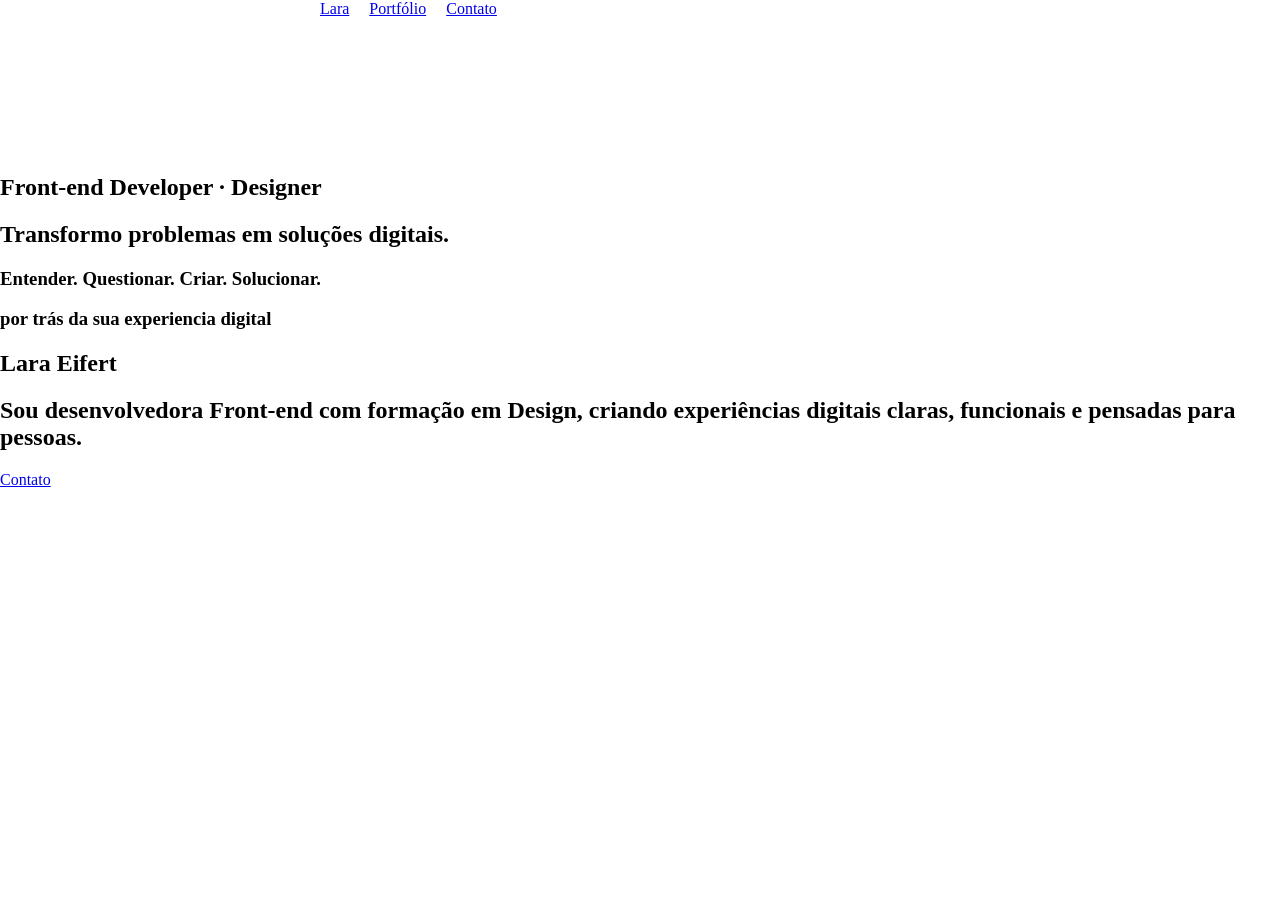
==== huihu.html @ 58fbbad7 "Cria portfólio inicial" ====
<!DOCTYPE html>
<html lang="pt-br">
<head>
    <meta charset="UTF-8">
    <meta name="viewport" content="width=device-width , initial-scale=1.0">
    <title>Lara Eifert | Front-end Developer</title>
    <link rel="stylesheet" href="style.css">
</head>

<body>

<header>
   	<nav>
		<a href="#inicio">	
			<svg>
			</svg>
		</a>
        	<a href="#sobre">Lara</a>
        	<a href="#portfolio">Portfólio</a>
        	<a href="#contato">Contato</a>

    	</nav>
</header>

<main> 
<section id="inicio">

	<h1> Front-end Developer · Designer </h1>
	<h2> Transformo problemas em soluções digitais. </h2>
	<h3>Entender. Questionar. Criar. Solucionar.</h3>

</section id="inicio">

<section id="sobre">
	<h3> por trás da sua experiencia digital </h3>
	<h1>Lara Eifert</h1>
	<h2> Sou desenvolvedora Front-end com formação em Design, criando experiências digitais claras, funcionais e pensadas para pessoas. </h2>
	<a href="#contato">Contato<a/>
</body>
</html>
---- style.css ----
body {
    margin: 0;
}

.meu-cabecalho {
    padding: 20px 60px;
}

nav {
    display: flex;
    gap: 20px;
}
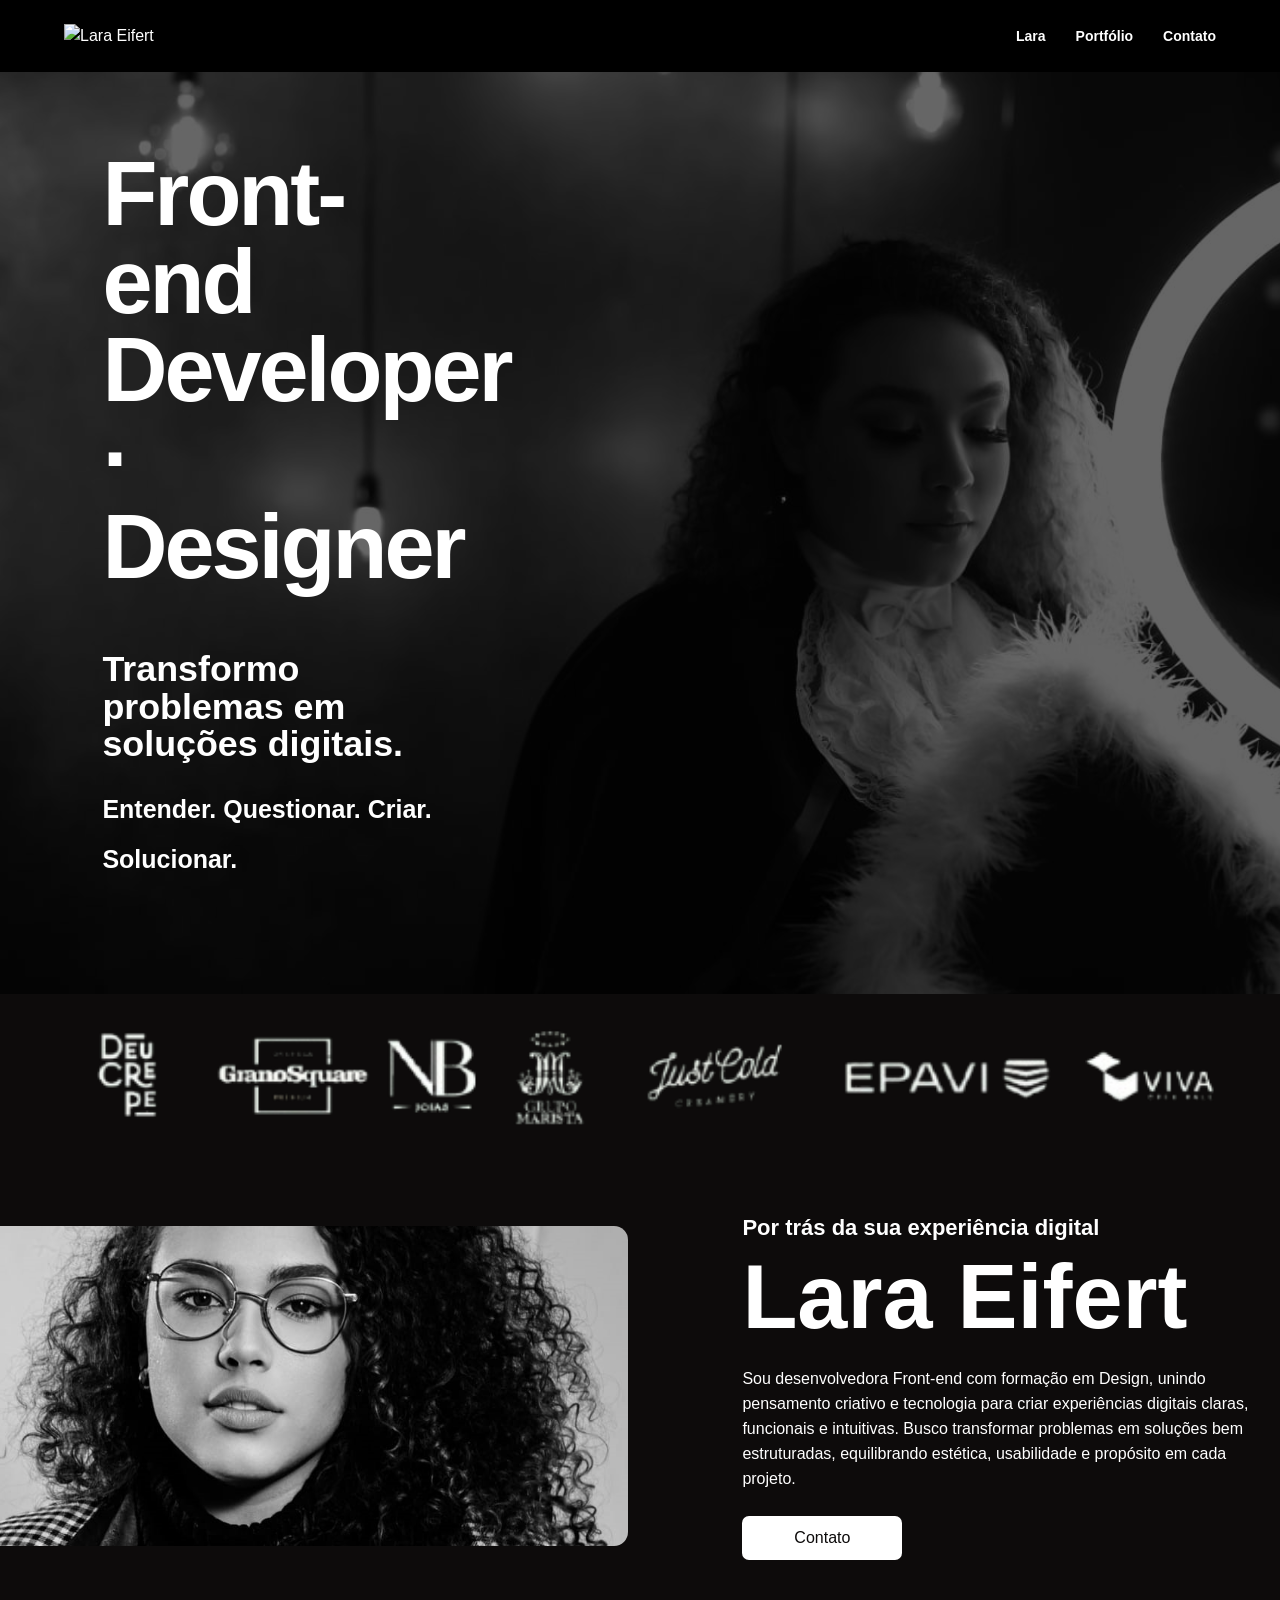
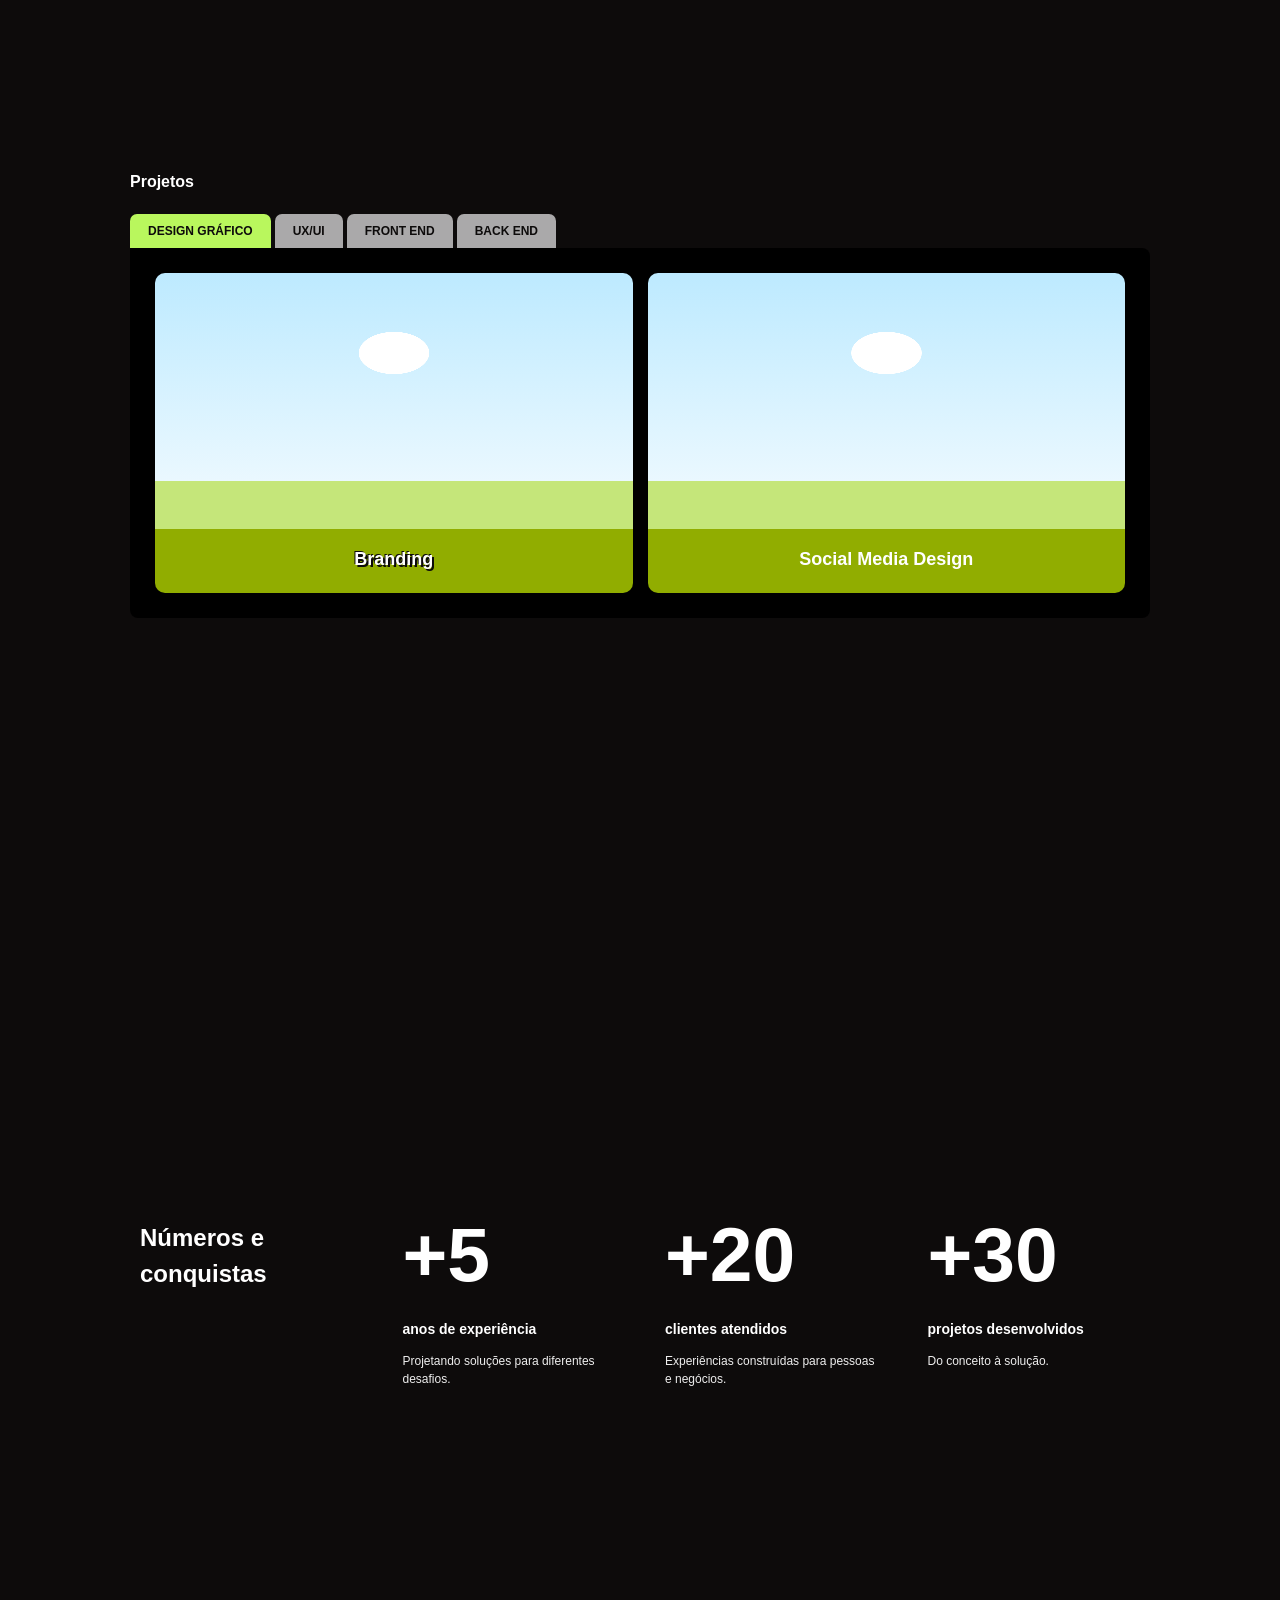
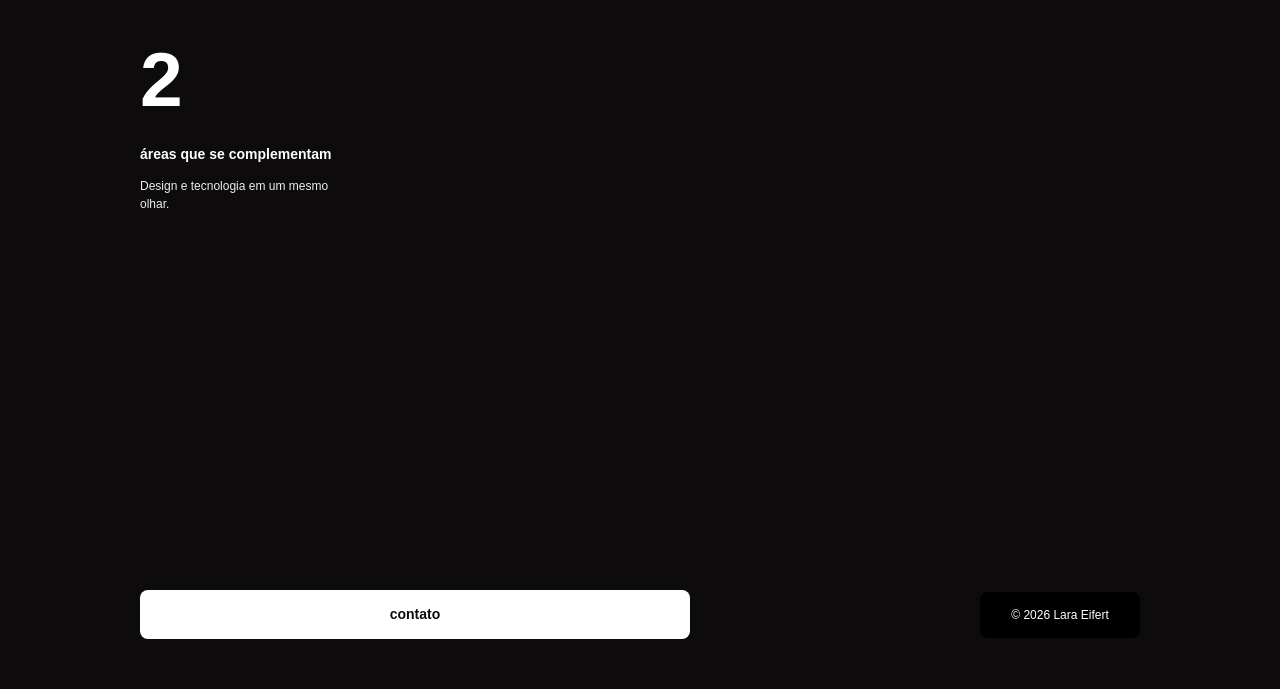
==== commit 843feb60: "Atualiza layout e adiciona imagens" ====
--- a/huihu.html
+++ b/huihu.html
@@ -1,40 +1,134 @@
 <!DOCTYPE html>
 <html lang="pt-br">
-<head>
+  <head>
     <meta charset="UTF-8">
-    <meta name="viewport" content="width=device-width , initial-scale=1.0">
+    <meta name="viewport" content="width=device-width, initial-scale=1.0">
     <title>Lara Eifert | Front-end Developer</title>
     <link rel="stylesheet" href="style.css">
-</head>
+  </head>
+  <body>
+ 	<header>
+  		<nav>
+    		<a href="#inicio">
+      			<img src="C:\Users\larae\OneDrive\Documentos\front\Logo-Test" alt="Lara Eifert">
+    		</a>
 
-<body>
+    		<div>
+      			<a href="#sobre">Lara</a>
+      			<a href="#projetos">Portfólio</a>
+      			<a href="#contato">Contato</a>
+    		</div>
+  		</nav>
+	</header>
 
-<header>
-   	<nav>
-		<a href="#inicio">	
-			<svg>
-			</svg>
-		</a>
-        	<a href="#sobre">Lara</a>
-        	<a href="#portfolio">Portfólio</a>
-        	<a href="#contato">Contato</a>
+    <main>
 
-    	</nav>
-</header>
+<!-- INICIO  -->
+     <section id="inicio">
+  		<h1>Front-end Developer ·
+			Designer</h1>
 
-<main> 
-<section id="inicio">
+		<!-- TEXTOS  -->
+  		<div>
+    		<p>Transformo problemas em soluções digitais.</p>
+    		<p>Entender. Questionar. Criar. Solucionar.</p>
+  		</div>
+	</section>
 
-	<h1> Front-end Developer · Designer </h1>
-	<h2> Transformo problemas em soluções digitais. </h2>
-	<h3>Entender. Questionar. Criar. Solucionar.</h3>
+	<!-- SOBRE LARA -->
 
-</section id="inicio">
+     <section id="sobre">
 
-<section id="sobre">
-	<h3> por trás da sua experiencia digital </h3>
-	<h1>Lara Eifert</h1>
-	<h2> Sou desenvolvedora Front-end com formação em Design, criando experiências digitais claras, funcionais e pensadas para pessoas. </h2>
-	<a href="#contato">Contato<a/>
-</body>
+  		<div class="logos-clientes">
+    		<img src="imagens/LOGO%20CLIENTES.png" alt="Logos de clientes">
+ 		 </div>
+
+  		<div class="conteudo-sobre">
+
+  				<img src="imagens/foto%20profissional.jpg" alt="Lara Eifert">
+
+  				<div class="texto-sobre">
+    			<p>Por trás da sua experiência digital</p>
+
+    			<h2>Lara Eifert</h2>
+
+    			<p>Sou desenvolvedora Front-end com formação em Design, unindo pensamento criativo e tecnologia para criar experiências digitais claras, funcionais e intuitivas. Busco transformar problemas em soluções bem estruturadas, equilibrando estética, usabilidade e propósito em cada projeto.</p>
+
+    			<a href="#contato">Contato</a>
+  			</div>
+
+		</div>
+
+	</section>
+
+      <section id="projetos">
+        <h2>Projetos</h2>
+
+        <div class="portfolio-tabs" role="tablist" aria-label="Categorias de projetos">
+          <button type="button" id="tab-design" class="tab-categoria ativo" role="tab" aria-selected="true" aria-controls="painel-design" data-categoria="design">Design Gráfico</button>
+          <button type="button" id="tab-uxui" class="tab-categoria" role="tab" aria-selected="false" aria-controls="painel-uxui" data-categoria="uxui">UX/UI</button>
+          <button type="button" id="tab-frontend" class="tab-categoria" role="tab" aria-selected="false" aria-controls="painel-frontend" data-categoria="frontend">Front End</button>
+          <button type="button" id="tab-backend" class="tab-categoria" role="tab" aria-selected="false" aria-controls="painel-backend" data-categoria="backend">Back End</button>
+        </div>
+
+        <div class="portfolio-painel">
+          <article id="painel-design" class="projeto-categoria ativo" role="tabpanel" aria-labelledby="tab-design" data-categoria="design">
+            <ul>
+              <li>
+                <a href="branding.html">Branding</a>
+              </li>
+              <li>Social Media Design</li>
+            </ul>
+          </article>
+
+          <article id="painel-uxui" class="projeto-categoria" role="tabpanel" aria-labelledby="tab-uxui" data-categoria="uxui">
+            <ul>
+              <li>
+                <a href="sprinta.html">Sprinta</a>
+              </li>
+            </ul>
+          </article>
+
+          <article id="painel-frontend" class="projeto-categoria" role="tabpanel" aria-labelledby="tab-frontend" data-categoria="frontend">
+            <p>Em construção.</p>
+          </article>
+
+          <article id="painel-backend" class="projeto-categoria" role="tabpanel" aria-labelledby="tab-backend" data-categoria="backend">
+            <p>Em construção.</p>
+          </article>
+        </div>
+      </section>
+
+      <section id="numeros">
+        <h2 class="sr-only">Números e conquistas</h2>
+        <article>
+          <strong>+5</strong>
+          <h3>anos de experiência</h3>
+          <p>Projetando soluções para diferentes desafios.</p>
+        </article>
+        <article>
+          <strong>+20</strong>
+          <h3>clientes atendidos</h3>
+          <p>Experiências construídas para pessoas e negócios.</p>
+        </article>
+        <article>
+          <strong>+30</strong>
+          <h3>projetos desenvolvidos</h3>
+          <p>Do conceito à solução.</p>
+        </article>
+        <article>
+          <strong>2</strong>
+          <h3>áreas que se complementam</h3>
+          <p>Design e tecnologia em um mesmo olhar.</p>
+        </article>
+      </section>
+    </main>
+
+    <footer id="contato">
+      <a href="mailto:contato@laraeifert.com" class="botao-contato">contato</a>
+      <p>© 2026 Lara Eifert</p>
+    </footer>
+
+    <script src="script.js" defer></script>
+  </body>
 </html>
--- a/style.css
+++ b/style.css
@@ -1,12 +1,734 @@
+/* =========================================================
+   RESET
+========================================================= */
+
+* {
+  margin: 0;
+  padding: 0;
+  box-sizing: border-box;
+}
+
+html {
+  scroll-behavior: smooth;
+}
+
 body {
-    margin: 0;
-}
-
-.meu-cabecalho {
-    padding: 20px 60px;
+  font-family: Arial, Helvetica, sans-serif;
+  background: #0d0b0b;
+  color: #ffffff;
+  line-height: 1.5;
+}
+
+a {
+  color: inherit;
+  text-decoration: none;
+}
+
+img,
+svg {
+  display: block;
+}
+
+button,
+a {
+  cursor: pointer;
+}
+
+
+/* =========================================================
+   VARIÁVEIS
+========================================================= */
+
+:root {
+  --preto: #0d0b0b;
+  --preto-puro: #000000;
+  --branco: #ffffff;
+
+  --azul-claro: #c8edff;
+  --azul: #b7e5fa;
+
+  --verde-claro: #c5e67a;
+  --verde: #91ad00;
+
+  --cinza: #aaa9aa;
+
+  --raio: 14px;
+  --raio-grande: 24px;
+
+  --container: 1200px;
+}
+
+/* =========================================================
+   HEADER
+========================================================= */
+
+header {
+  position: fixed;
+  top: 0;
+  left: 0;
+
+  width: 100%;
+  z-index: 10;
+
+  padding: 24px 5%;
+  background: var(--preto-puro)
 }
 
 nav {
+  width: 100%;
+  max-width: var(--container);
+  margin: 0 auto;
+  display: flex;
+  align-items: center;
+}
+
+
+
+nav div {
+  display: flex;
+  gap: 30px;
+  margin-left: auto;
+}
+
+section {
+  min-height: 100vh;
+  scroll-margin-top: 90px;
+}
+
+/* Primeiro link = LOGO */
+
+nav > a:first-child {
+  display: flex;
+  align-items: center;
+}
+
+/* Links Lara / Contato / Portfólio */
+
+nav div a {
+  font-size: 14px;
+  font-weight: 700;
+}
+
+nav div a:hover {
+  opacity: 0.7;
+}
+
+
+/* =========================================================
+   HERO / INÍCIO
+========================================================= */
+
+#inicio {
+  min-height: 100vh;
+
+  position: relative;
+  overflow: hidden;
+
+  display: flex;
+  flex-direction: column;
+  align-items: flex-start;
+  justify-content: center;
+
+  gap: 60px;
+
+  padding: 150px 8% 110px;
+
+  color: var(--branco);
+
+    background-image: url("imagens/background.jpg");
+    background-size: cover;
+    background-position: center;
+    background-color: rgba(0, 0, 0, 0.6);
+    background-blend-mode: multiply;
+
+}
+
+
+/* Título */
+
+#inicio h1 {
+  position: relative;
+  z-index: 2;
+
+  max-width: 30vw;
+
+  font-size: clamp(52px, 9vw, 90px);
+  line-height: 0.98;
+  font-weight: 800;
+  letter-spacing: -3px;
+}
+
+/* Textos do lado direito */
+
+#inicio p {
+  position: relative;
+  z-index: 2;
+
+  max-width: 30vw;
+
+  color: var(--branco);
+}
+
+#inicio p:first-of-type {
+  font-size: clamp(28px, 2.8vw, 36px);
+  font-weight: 800;
+  line-height: 1.05;
+
+  margin-bottom: 20px;
+}
+
+#inicio p:last-of-type {
+  font-size: clamp(18px, 2.2vw, 25px);
+  font-weight: 700;
+  line-height: 2;
+}
+
+
+/* =========================================================
+   SOBRE / LARA
+========================================================= */
+
+#sobre {
+  min-height: auto;
+  padding: 20px 8% 80px;
+  background: var(--preto);
+  padding-bottom: 150px;
+}
+
+/* LOGOS */
+
+.logos-clientes {
+  width: 120%;
+  margin-left: -10%;
+  margin-bottom: 60px;
+}
+
+.logos-clientes img {
+  width: 100%;
+  height: auto;
+  display: block;
+}
+
+/* FOTO + TEXTO */
+
+.conteudo-sobre {
+  max-width: 1100px;
+  margin: 0 auto;
+
+  display: grid;
+  grid-template-columns: 420px 1fr;
+  gap: 70px;
+  align-items: center;
+}
+
+.conteudo-sobre > img {
+  width: 180%;
+  height: 320px;
+  object-fit: cover;
+  object-position: center 30%;
+  border-radius: 14px;
+  transform: translateX(-230px);
+}
+
+.texto-sobre p:first-child {
+  font-size: 22px;
+  font-weight: 700;
+  margin-bottom: 8px;
+    transform: translateX(150px);
+}
+
+.texto-sobre h2 {
+  font-size: clamp(52px, 9vw, 90px);
+  line-height: 1;
+  margin-bottom: 25px;
+    transform: translateX(150px);
+}
+
+.texto-sobre p:nth-of-type(2) {
+  max-width: 520px;
+  font-size: 16px;
+  line-height: 1.55;
+  margin-bottom: 25px;
+    transform: translateX(150px);
+}
+
+.texto-sobre a {
+  display: inline-block;
+  width: 160px;
+  padding: 10px 20px;
+transform: translateX(150px);
+
+  background: var(--branco);
+  color: var(--preto);
+
+  border-radius: 7px;
+  text-align: center;
+  
+}
+
+/* =========================================================
+   PROJETOS / PORTFÓLIO
+========================================================= */
+
+#projetos {
+  max-width: 1100px;
+  margin: 60px auto 0;
+
+  padding: 0 40px 40px;
+}
+
+/* Título da seção */
+
+#projetos > h2 {
+  font-size: 16px;
+
+  margin-bottom: 20px;
+}
+
+/* Barra de categorias (abas) */
+
+.portfolio-tabs {
+  display: flex;
+  gap: 4px;
+}
+
+.tab-categoria {
+  padding: 10px 18px;
+
+  border: none;
+  border-radius: 7px 7px 0 0;
+
+  background: var(--cinza);
+  color: var(--preto);
+
+  font-family: inherit;
+  font-size: 12px;
+  font-weight: 700;
+  text-transform: uppercase;
+
+  cursor: pointer;
+}
+
+.tab-categoria.ativo {
+  background: #b9f75d;
+}
+
+/* Painel preto com os cards da categoria ativa */
+
+.portfolio-painel {
+  background: var(--preto-puro);
+
+  border-radius: 0 8px 8px 8px;
+
+  padding: 25px;
+}
+
+/* Cada categoria fica oculta até virar a ativa */
+
+.projeto-categoria {
+  display: none;
+}
+
+.projeto-categoria.ativo {
+  display: block;
+}
+
+/* Lista de projetos da categoria ativa, lado a lado */
+
+.projeto-categoria ul {
+  list-style: none;
+
+  display: flex;
+  flex-wrap: wrap;
+  gap: 15px;
+}
+
+/* Cards de projeto */
+
+.projeto-categoria li {
+  flex: 1 1 200px;
+
+  min-height: 320px;
+
+  display: flex;
+  align-items: flex-end;
+  justify-content: center;
+
+  padding: 20px;
+
+  border-radius: 10px;
+
+  color: var(--branco);
+
+  font-size: 18px;
+  font-weight: 800;
+
+  text-align: center;
+
+  overflow: hidden;
+
+  background:
+    radial-gradient(
+      ellipse 50px 30px at 50% 25%,
+      white 0%,
+      white 70%,
+      transparent 71%
+    ),
+    linear-gradient(
+      to bottom,
+      #bdeaff 0%,
+      #eaf8ff 65%,
+      var(--verde-claro) 65%,
+      var(--verde-claro) 80%,
+      var(--verde) 80%
+    );
+}
+
+/* Texto do card */
+
+.projeto-categoria li a {
+  text-shadow:
+    2px 2px 0 var(--preto),
+    -1px -1px 0 var(--preto);
+
+  transition: transform 0.2s ease;
+}
+
+.projeto-categoria li a:hover {
+  transform: scale(1.05);
+}
+
+/* Front e Back End (ainda sem projetos) */
+
+.projeto-categoria p {
+  min-height: 320px;
+
+  display: flex;
+  align-items: center;
+  justify-content: center;
+
+  color: #aaa;
+
+  font-size: 14px;
+  text-align: center;
+}
+
+
+/* =========================================================
+   NÚMEROS
+========================================================= */
+
+#numeros {
+  max-width: 1100px;
+
+  margin: 100px auto 0;
+
+  padding: 50px;
+
+  display: grid;
+  grid-template-columns: repeat(4, 1fr);
+
+  gap: 50px;
+}
+
+#numeros article {
+  display: flex;
+  flex-direction: column;
+}
+
+#numeros strong {
+  display: block;
+
+  font-size: clamp(52px, 6vw, 82px);
+  line-height: 0.9;
+
+  font-weight: 800;
+
+  margin-bottom: 30px;
+}
+
+#numeros h3 {
+  font-size: 14px;
+
+  margin-bottom: 12px;
+}
+
+#numeros p {
+  font-size: 12px;
+
+  line-height: 1.5;
+
+  color: #eeeeee;
+}
+
+
+/* =========================================================
+   FOOTER / CONTATO
+========================================================= */
+
+footer {
+  max-width: 1100px;
+
+  margin: 70px auto 0;
+
+  padding: 50px;
+
+  display: flex;
+  align-items: center;
+  justify-content: space-between;
+
+  gap: 30px;
+}
+
+.botao-contato {
+  width: 55%;
+
+  padding: 14px 30px;
+
+  background: var(--branco);
+  color: var(--preto);
+
+  border-radius: 8px;
+
+  text-align: center;
+
+  font-size: 14px;
+  font-weight: 700;
+}
+
+.botao-contato:hover {
+  opacity: 0.85;
+}
+
+footer p {
+  width: 160px;
+
+  padding: 14px;
+
+  background: var(--preto-puro);
+
+  border-radius: 8px;
+
+  text-align: center;
+
+  font-size: 12px;
+}
+
+
+/* =========================================================
+   REMOVER OS <br> DO HTML
+========================================================= */
+
+body > br,
+main > br {
+  display: none;
+}
+
+
+/* =========================================================
+   TRANSIÇÕES
+========================================================= */
+
+a,
+article,
+#sobre a {
+  transition:
+    transform 0.2s ease,
+    opacity 0.2s ease,
+    background 0.2s ease;
+}
+
+
+/* =========================================================
+   RESPONSIVIDADE — TABLET
+========================================================= */
+
+@media (max-width: 900px) {
+
+  #inicio {
+    min-height: 650px;
+
+    padding: 150px 7% 120px;
+
+    flex-direction: column;
+    align-items: flex-start;
+    justify-content: center;
+  }
+
+  #inicio h1 {
+    max-width: 600px;
+  }
+
+  #inicio p:first-of-type {
+    max-width: 500px;
+  }
+
+  #sobre {
+    grid-template-columns: 220px 1fr;
+
+    column-gap: 40px;
+
+    padding: 40px;
+  }
+
+  #sobre::before {
+    height: 240px;
+  }
+
+  #numeros {
+    grid-template-columns: repeat(2, 1fr);
+  }
+}
+
+
+/* =========================================================
+   RESPONSIVIDADE — CELULAR
+========================================================= */
+
+@media (max-width: 600px) {
+
+  header {
+    padding: 18px;
+  }
+
+  nav {
+    gap: 12px;
+  }
+
+  nav a:first-child {
+    width: 90px;
+    height: 35px;
+  }
+
+  nav a:not(:first-child) {
+    font-size: 11px;
+  }
+
+
+  /* HERO */
+
+  #inicio {
+    min-height: 700px;
+
+    padding: 130px 25px 110px;
+
+    gap: 40px;
+  }
+
+  #inicio h1 {
+    font-size: 48px;
+    letter-spacing: -2px;
+  }
+
+  #inicio p:first-of-type {
+    font-size: 24px;
+  }
+
+
+  /* LOGOS */
+
+  #logo_cliente {
+    padding: 30px 20px;
+  }
+
+  #logo_cliente > div {
+    padding: 20px;
+
+    grid-template-columns: repeat(2, 1fr);
+
+    gap: 12px;
+  }
+
+
+  /* SOBRE */
+
+  #sobre {
     display: flex;
+    flex-direction: column;
+    align-items: flex-start;
+
+    padding: 40px 25px;
+
     gap: 20px;
+  }
+
+  #sobre::before {
+    width: 100%;
+    height: 260px;
+
+    order: 0;
+  }
+
+  #sobre > p:first-child {
+    order: 1;
+  }
+
+  #sobre h2 {
+    order: 2;
+
+    font-size: 48px;
+  }
+
+  #sobre > p:nth-of-type(2) {
+    order: 3;
+  }
+
+  #sobre a {
+    order: 4;
+  }
+
+
+  /* PROJETOS */
+
+  #projetos {
+    padding: 0 25px 30px;
+
+    margin-top: 30px;
+  }
+
+  .portfolio-tabs {
+    flex-wrap: wrap;
+  }
+
+  .projeto-categoria li,
+  .projeto-categoria p {
+    min-height: 250px;
+  }
+
+
+  /* NÚMEROS */
+
+  #numeros {
+    grid-template-columns: 1fr 1fr;
+
+    gap: 35px 20px;
+
+    padding: 40px 25px;
+
+    margin-top: 50px;
+  }
+
+  #numeros strong {
+    font-size: 48px;
+
+    margin-bottom: 20px;
+  }
+
+
+  /* FOOTER */
+
+  footer {
+    flex-direction: column;
+
+    align-items: stretch;
+
+    padding: 40px 25px;
+
+    margin-top: 30px;
+  }
+
+  .botao-contato,
+  footer p {
+    width: 100%;
+  }
 }
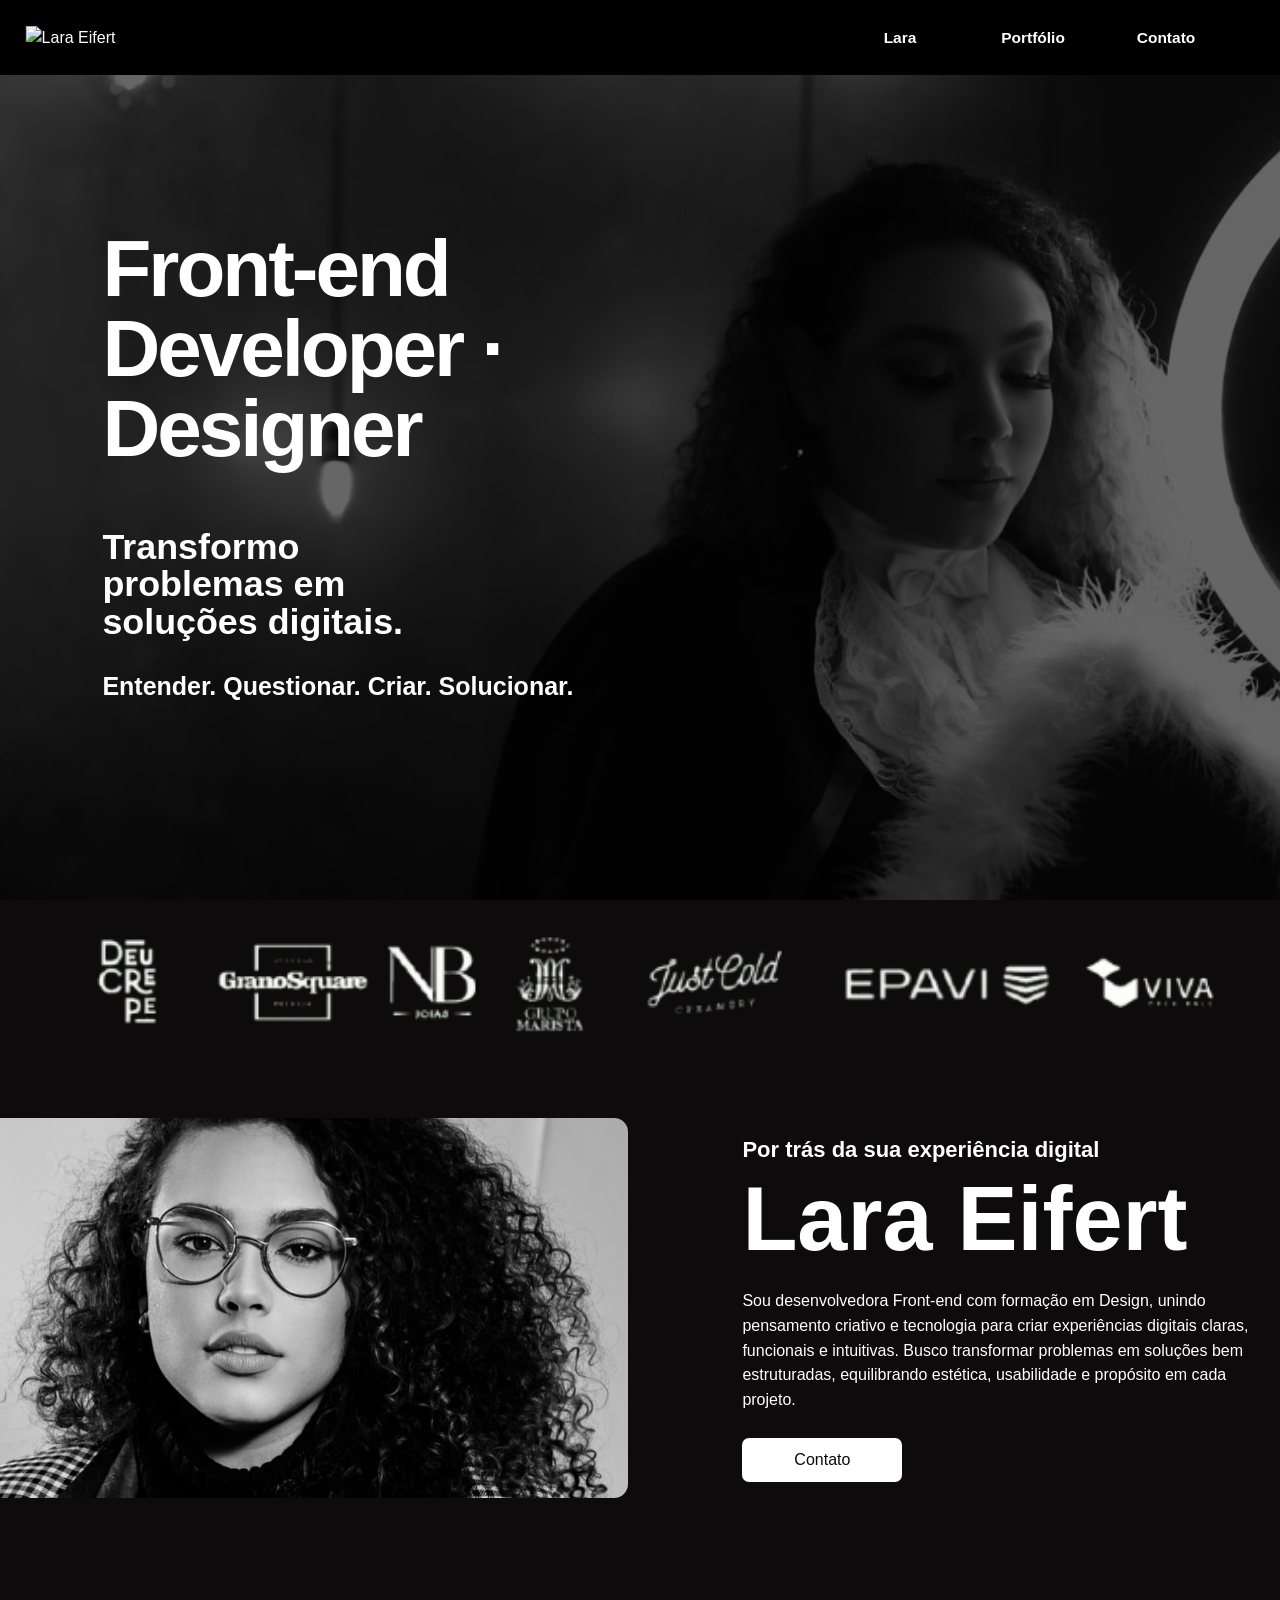
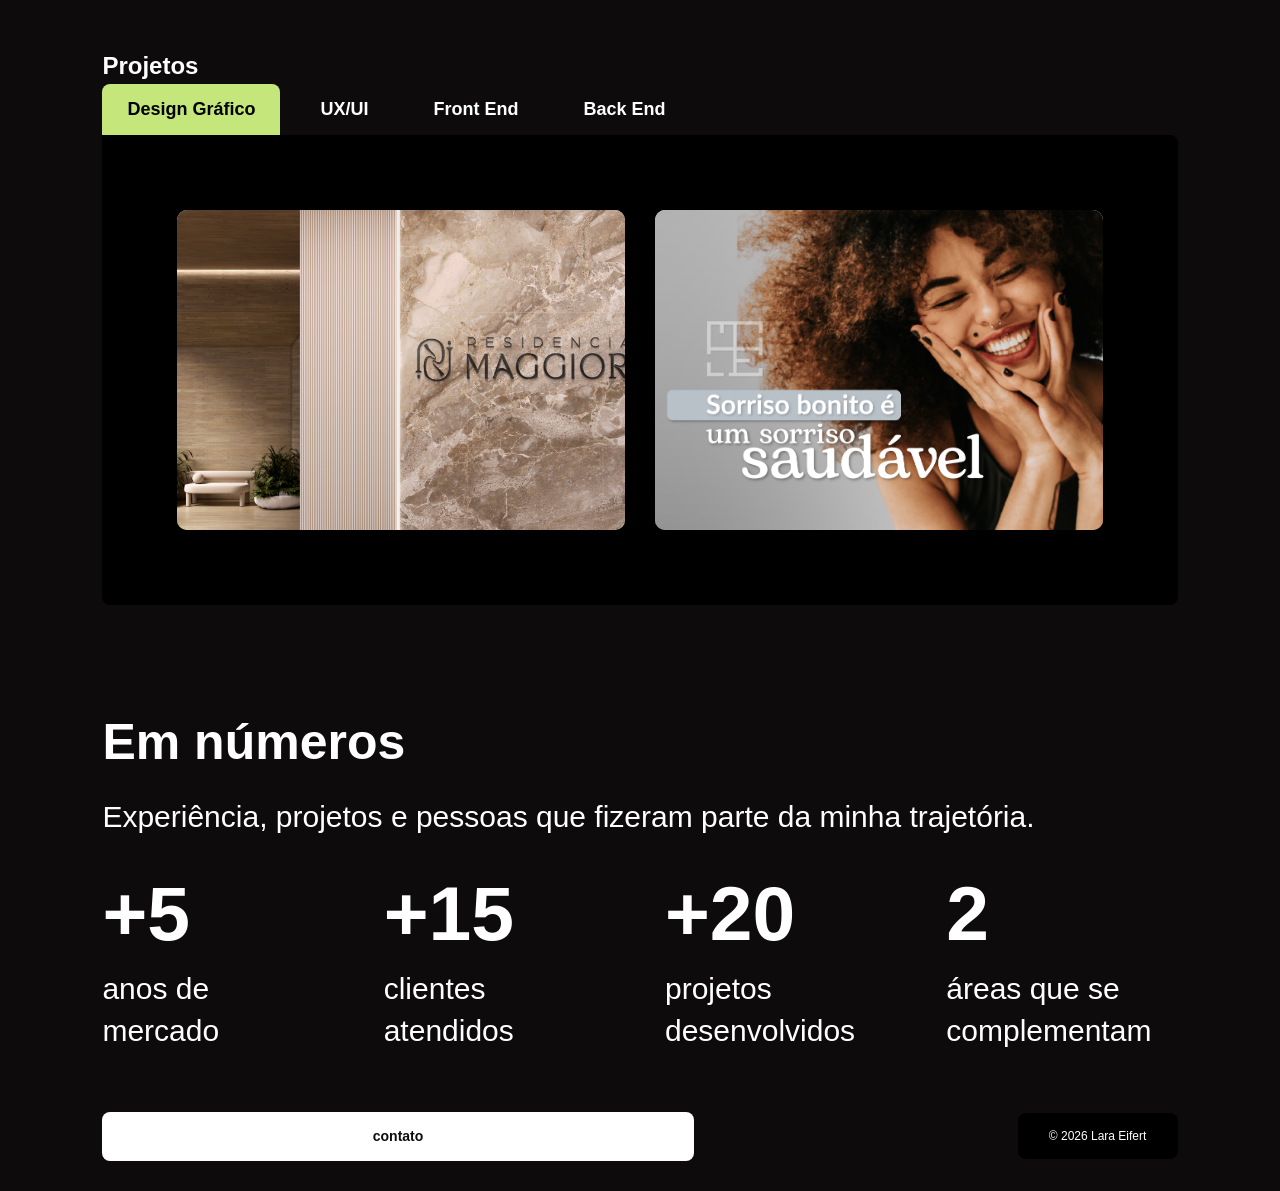
==== commit a6af5a2a: "Ajustes finais portfólio" ====
--- a/huihu.html
+++ b/huihu.html
@@ -3,132 +3,333 @@
   <head>
     <meta charset="UTF-8">
     <meta name="viewport" content="width=device-width, initial-scale=1.0">
+
     <title>Lara Eifert | Front-end Developer</title>
+
     <link rel="stylesheet" href="style.css">
+    <script src="script.js" defer></script>
   </head>
+
   <body>
- 	<header>
-  		<nav>
-    		<a href="#inicio">
-      			<img src="C:\Users\larae\OneDrive\Documentos\front\Logo-Test" alt="Lara Eifert">
-    		</a>
-
-    		<div>
-      			<a href="#sobre">Lara</a>
-      			<a href="#projetos">Portfólio</a>
-      			<a href="#contato">Contato</a>
-    		</div>
-  		</nav>
-	</header>
+
+    <!-- CABEÇALHO FIXO -->
+    <header>
+
+      <!-- LOGO - BOTÃO INICIAL -->
+      <nav>
+        <a href="#inicio">
+          <img src="C:\Users\larae\OneDrive\Documentos\front\Logo-Test" alt="Lara Eifert">
+        </a>
+
+        <!-- BOTÕES DE NAVEGAÇÃO -->
+        <div>
+          <a href="#sobre">Lara</a>
+          <a href="#projetos">Portfólio</a>
+          <a href="#contato">Contato</a>
+        </div>
+      </nav>
+
+    </header>
+
 
     <main>
 
-<!-- INICIO  -->
-     <section id="inicio">
-  		<h1>Front-end Developer ·
-			Designer</h1>
-
-		<!-- TEXTOS  -->
-  		<div>
-    		<p>Transformo problemas em soluções digitais.</p>
-    		<p>Entender. Questionar. Criar. Solucionar.</p>
-  		</div>
-	</section>
-
-	<!-- SOBRE LARA -->
-
-     <section id="sobre">
-
-  		<div class="logos-clientes">
-    		<img src="imagens/LOGO%20CLIENTES.png" alt="Logos de clientes">
- 		 </div>
-
-  		<div class="conteudo-sobre">
-
-  				<img src="imagens/foto%20profissional.jpg" alt="Lara Eifert">
-
-  				<div class="texto-sobre">
-    			<p>Por trás da sua experiência digital</p>
-
-    			<h2>Lara Eifert</h2>
-
-    			<p>Sou desenvolvedora Front-end com formação em Design, unindo pensamento criativo e tecnologia para criar experiências digitais claras, funcionais e intuitivas. Busco transformar problemas em soluções bem estruturadas, equilibrando estética, usabilidade e propósito em cada projeto.</p>
-
-    			<a href="#contato">Contato</a>
-  			</div>
-
-		</div>
-
-	</section>
+      <!-- =====================================================
+           INÍCIO / HERO
+      ====================================================== -->
+
+      <section id="inicio">
+
+        <h1>Front-end Developer · Designer</h1>
+
+        <div>
+          <p>Transformo problemas em soluções digitais.</p>
+          <p>Entender. Questionar. Criar. Solucionar.</p>
+        </div>
+
+      </section>
+
+
+      <!-- =====================================================
+           SOBRE LARA
+      ====================================================== -->
+
+      <section id="sobre">
+
+        <!-- LOGOS CLIENTES -->
+        <div class="logos-clientes">
+          <img
+            src="imagens/LOGO%20CLIENTES.png"
+            alt="Logos de clientes">
+        </div>
+
+        <!-- FOTO + TEXTO -->
+        <div class="conteudo-sobre">
+
+          <!-- FOTO PROFISSIONAL -->
+          <img
+            src="imagens/foto%20profissional.jpg"
+            alt="Lara Eifert">
+
+          <div class="texto-sobre">
+
+            <p>Por trás da sua experiência digital</p>
+
+            <h2>Lara Eifert</h2>
+
+            <p>
+              Sou desenvolvedora Front-end com formação em Design,
+              unindo pensamento criativo e tecnologia para criar
+              experiências digitais claras, funcionais e intuitivas.
+              Busco transformar problemas em soluções bem estruturadas,
+              equilibrando estética, usabilidade e propósito em cada projeto.
+            </p>
+
+            <a href="#contato">Contato</a>
+
+          </div>
+
+        </div>
+
+      </section>
+
+
+      <!-- =====================================================
+           PROJETOS / PORTFÓLIO
+      ====================================================== -->
 
       <section id="projetos">
+
         <h2>Projetos</h2>
 
-        <div class="portfolio-tabs" role="tablist" aria-label="Categorias de projetos">
-          <button type="button" id="tab-design" class="tab-categoria ativo" role="tab" aria-selected="true" aria-controls="painel-design" data-categoria="design">Design Gráfico</button>
-          <button type="button" id="tab-uxui" class="tab-categoria" role="tab" aria-selected="false" aria-controls="painel-uxui" data-categoria="uxui">UX/UI</button>
-          <button type="button" id="tab-frontend" class="tab-categoria" role="tab" aria-selected="false" aria-controls="painel-frontend" data-categoria="frontend">Front End</button>
-          <button type="button" id="tab-backend" class="tab-categoria" role="tab" aria-selected="false" aria-controls="painel-backend" data-categoria="backend">Back End</button>
-        </div>
+        <!-- TÍTULOS PARA PORTFÓLIO -->
+        <div
+          class="portfolio-tabs"
+          role="tablist"
+          aria-label="Categorias de projetos">
+
+          <button
+            type="button"
+            id="tab-design"
+            class="tab-categoria ativo"
+            role="tab"
+            aria-selected="true"
+            aria-controls="painel-design"
+            data-categoria="design">
+            Design Gráfico
+          </button>
+
+          <button
+            type="button"
+            id="tab-uxui"
+            class="tab-categoria"
+            role="tab"
+            aria-selected="false"
+            aria-controls="painel-uxui"
+            data-categoria="uxui">
+            UX/UI
+          </button>
+
+          <button
+            type="button"
+            id="tab-frontend"
+            class="tab-categoria"
+            role="tab"
+            aria-selected="false"
+            aria-controls="painel-frontend"
+            data-categoria="frontend">
+            Front End
+          </button>
+
+          <button
+            type="button"
+            id="tab-backend"
+            class="tab-categoria"
+            role="tab"
+            aria-selected="false"
+            aria-controls="painel-backend"
+            data-categoria="backend">
+            Back End
+          </button>
+
+        </div>
+
 
         <div class="portfolio-painel">
-          <article id="painel-design" class="projeto-categoria ativo" role="tabpanel" aria-labelledby="tab-design" data-categoria="design">
-            <ul>
-              <li>
-                <a href="branding.html">Branding</a>
-              </li>
-              <li>Social Media Design</li>
-            </ul>
+
+          <!-- DESIGN GRÁFICO -->
+
+          <article
+            id="painel-design"
+            class="projeto-categoria ativo"
+            role="tabpanel"
+            aria-labelledby="tab-design"
+            data-categoria="design">
+
+            <div class="projetos-grid">
+
+              <a
+                href="LINK-DO-PROJETO-BRANDING"
+                target="_blank"
+                rel="noopener noreferrer"
+                class="card-projeto">
+
+                <img
+                  src="imagens/branding.png"
+                  alt="Projeto de Branding">
+
+                <h3>Branding</h3>
+
+                <p>
+                  Identidade visual e construção de marca.
+                </p>
+
+              </a>
+
+
+              <a
+                href="LINK-DO-PROJETO-SOCIAL-MEDIA"
+                target="_blank"
+                rel="noopener noreferrer"
+                class="card-projeto">
+
+                <img
+                  src="imagens/socialmediaa.png"
+                  alt="Projeto de Social Media Design">
+
+                <h3>Social Media Design</h3>
+
+                <p>
+                  Projetos gráficos para comunicação digital.
+                </p>
+
+              </a>
+
+            </div>
+
           </article>
 
-          <article id="painel-uxui" class="projeto-categoria" role="tabpanel" aria-labelledby="tab-uxui" data-categoria="uxui">
-            <ul>
-              <li>
-                <a href="sprinta.html">Sprinta</a>
-              </li>
-            </ul>
+
+          <!-- UX/UI -->
+
+          <article
+            id="painel-uxui"
+            class="projeto-categoria"
+            role="tabpanel"
+            aria-labelledby="tab-uxui"
+            data-categoria="uxui">
+
+            <div class="projetos-grid">
+
+              <a
+                href="https://sprinta.figma.site/"
+                target="_blank"
+                rel="noopener noreferrer"
+                class="card-projeto">
+
+                <img
+                  src="imagens/sprinta.jpg"
+                  alt="Projeto Sprinta de UX/UI">
+
+                <h3>Sprinta</h3>
+
+                <p>
+                  Projeto de UX/UI e desenvolvimento de uma experiência digital.
+                </p>
+
+              </a>
+
+            </div>
+
           </article>
 
-          <article id="painel-frontend" class="projeto-categoria" role="tabpanel" aria-labelledby="tab-frontend" data-categoria="frontend">
+
+          <!-- FRONT END -->
+
+          <article
+            id="painel-frontend"
+            class="projeto-categoria"
+            role="tabpanel"
+            aria-labelledby="tab-frontend"
+            data-categoria="frontend">
+
             <p>Em construção.</p>
+
           </article>
 
-          <article id="painel-backend" class="projeto-categoria" role="tabpanel" aria-labelledby="tab-backend" data-categoria="backend">
+
+          <!-- BACK END -->
+
+          <article
+            id="painel-backend"
+            class="projeto-categoria"
+            role="tabpanel"
+            aria-labelledby="tab-backend"
+            data-categoria="backend">
+
             <p>Em construção.</p>
+
           </article>
-        </div>
+
+        </div>
+
       </section>
 
+
+      <!-- =====================================================
+           SECTION 4 — NÚMEROS + CONTATO
+      ====================================================== -->
+
       <section id="numeros">
-        <h2 class="sr-only">Números e conquistas</h2>
-        <article>
-          <strong>+5</strong>
-          <h3>anos de experiência</h3>
-          <p>Projetando soluções para diferentes desafios.</p>
-        </article>
-        <article>
-          <strong>+20</strong>
-          <h3>clientes atendidos</h3>
-          <p>Experiências construídas para pessoas e negócios.</p>
-        </article>
-        <article>
-          <strong>+30</strong>
-          <h3>projetos desenvolvidos</h3>
-          <p>Do conceito à solução.</p>
-        </article>
-        <article>
-          <strong>2</strong>
-          <h3>áreas que se complementam</h3>
-          <p>Design e tecnologia em um mesmo olhar.</p>
-        </article>
+
+        <h2>Em números</h2>
+
+        <p>
+          Experiência, projetos e pessoas que fizeram parte da minha trajetória.
+        </p>
+
+        <div class="big-numbers">
+
+          <div class="numero">
+            <strong>+5</strong>
+            <span>anos de mercado</span>
+          </div>
+
+          <div class="numero">
+            <strong>+15</strong>
+            <span>clientes atendidos</span>
+          </div>
+
+          <div class="numero">
+            <strong>+20</strong>
+            <span>projetos desenvolvidos</span>
+          </div>
+
+          <div class="numero">
+            <strong>2</strong>
+            <span>áreas que se complementam</span>
+          </div>
+
+        </div>
+
+
+        <!-- CONTATO / RODAPÉ -->
+
+        <footer id="contato">
+
+          <a
+            href="mailto:contato@laraeifert.com"
+            class="botao-contato">
+            contato
+          </a>
+
+          <p>© 2026 Lara Eifert</p>
+
+        </footer>
+
       </section>
+
     </main>
 
-    <footer id="contato">
-      <a href="mailto:contato@laraeifert.com" class="botao-contato">contato</a>
-      <p>© 2026 Lara Eifert</p>
-    </footer>
-
-    <script src="script.js" defer></script>
   </body>
 </html>
--- a/style.css
+++ b/style.css
@@ -22,6 +22,7 @@
 a {
   color: inherit;
   text-decoration: none;
+  cursor: pointer;
 }
 
 img,
@@ -29,8 +30,7 @@
   display: block;
 }
 
-button,
-a {
+button {
   cursor: pointer;
 }
 
@@ -58,6 +58,7 @@
   --container: 1200px;
 }
 
+
 /* =========================================================
    HEADER
 ========================================================= */
@@ -71,48 +72,69 @@
   z-index: 10;
 
   padding: 24px 5%;
-  background: var(--preto-puro)
+
+  background: var(--preto-puro);
 }
 
 nav {
   width: 100%;
-  max-width: var(--container);
+  max-width: none;
+
   margin: 0 auto;
+
   display: flex;
   align-items: center;
 }
 
 
+/* Logo */
+
+nav > a:first-child {
+  display: flex;
+  align-items: center;
+
+  /*
+    O logo é puxado para a esquerda para acompanhar
+    o alinhamento visual utilizado no conteúdo principal.
+  */
+  transform: translateX(-3vw);
+}
+
+
+/* Links Lara / Portfólio / Contato */
 
 nav div {
   display: flex;
-  gap: 30px;
+  gap: 33px;
+
   margin-left: auto;
 }
+
+nav div a {
+  min-width: 100px;
+
+  padding: 2px 0;
+
+  font-size: 15.5px;
+  font-weight: 700;
+
+  text-align: center;
+}
+
+nav div a:hover {
+  opacity: 0.7;
+}
+
+
+/* =========================================================
+   SECTIONS
+========================================================= */
 
 section {
   min-height: 100vh;
   scroll-margin-top: 90px;
 }
 
-/* Primeiro link = LOGO */
-
-nav > a:first-child {
-  display: flex;
-  align-items: center;
-}
-
-/* Links Lara / Contato / Portfólio */
-
-nav div a {
-  font-size: 14px;
-  font-weight: 700;
-}
-
-nav div a:hover {
-  opacity: 0.7;
-}
-
 
 /* =========================================================
    HERO / INÍCIO
@@ -135,12 +157,11 @@
 
   color: var(--branco);
 
-    background-image: url("imagens/background.jpg");
-    background-size: cover;
-    background-position: center;
-    background-color: rgba(0, 0, 0, 0.6);
-    background-blend-mode: multiply;
-
+  background-image: url("imagens/background.jpg");
+  background-size: 130vw;
+  background-position: center;
+  background-color: rgba(0, 0, 0, 0.6);
+  background-blend-mode: multiply;
 }
 
 
@@ -150,26 +171,27 @@
   position: relative;
   z-index: 2;
 
-  max-width: 30vw;
-
-  font-size: clamp(52px, 9vw, 90px);
-  line-height: 0.98;
+  max-width: 35vw;
+
+  font-size: clamp(52px, 8vw, 80px);
+  line-height: 1;
   font-weight: 800;
   letter-spacing: -3px;
 }
 
-/* Textos do lado direito */
+
+/* Textos */
 
 #inicio p {
   position: relative;
   z-index: 2;
 
+  color: var(--branco);
+}
+
+#inicio p:first-of-type {
   max-width: 30vw;
 
-  color: var(--branco);
-}
-
-#inicio p:first-of-type {
   font-size: clamp(28px, 2.8vw, 36px);
   font-weight: 800;
   line-height: 1.05;
@@ -178,9 +200,13 @@
 }
 
 #inicio p:last-of-type {
+  max-width: none;
+
   font-size: clamp(18px, 2.2vw, 25px);
   font-weight: 700;
   line-height: 2;
+
+  white-space: nowrap;
 }
 
 
@@ -190,15 +216,18 @@
 
 #sobre {
   min-height: auto;
-  padding: 20px 8% 80px;
+
+  padding: 20px 8% 150px;
+
   background: var(--preto);
-  padding-bottom: 150px;
-}
-
-/* LOGOS */
+}
+
+
+/* Logos */
 
 .logos-clientes {
   width: 120%;
+
   margin-left: -10%;
   margin-bottom: 60px;
 }
@@ -206,114 +235,139 @@
 .logos-clientes img {
   width: 100%;
   height: auto;
+
   display: block;
 }
 
-/* FOTO + TEXTO */
+
+/* Foto + texto */
 
 .conteudo-sobre {
   max-width: 1100px;
+
   margin: 0 auto;
 
   display: grid;
   grid-template-columns: 420px 1fr;
+
   gap: 70px;
+
   align-items: center;
 }
 
 .conteudo-sobre > img {
   width: 180%;
-  height: 320px;
+  height: 380px;
+
   object-fit: cover;
-  object-position: center 30%;
+  object-position: center 25%;
+
   border-radius: 14px;
+
   transform: translateX(-230px);
 }
+
+
+/* Texto */
 
 .texto-sobre p:first-child {
   font-size: 22px;
   font-weight: 700;
+
   margin-bottom: 8px;
-    transform: translateX(150px);
+
+  transform: translateX(150px);
 }
 
 .texto-sobre h2 {
   font-size: clamp(52px, 9vw, 90px);
   line-height: 1;
+
   margin-bottom: 25px;
-    transform: translateX(150px);
+
+  transform: translateX(150px);
 }
 
 .texto-sobre p:nth-of-type(2) {
   max-width: 520px;
+
   font-size: 16px;
   line-height: 1.55;
+
   margin-bottom: 25px;
-    transform: translateX(150px);
+
+  transform: translateX(150px);
 }
 
 .texto-sobre a {
   display: inline-block;
+
   width: 160px;
+
   padding: 10px 20px;
-transform: translateX(150px);
 
   background: var(--branco);
   color: var(--preto);
 
   border-radius: 7px;
+
   text-align: center;
-  
-}
+
+  transform: translateX(150px);
+}
+
 
 /* =========================================================
    PROJETOS / PORTFÓLIO
 ========================================================= */
 
 #projetos {
-  max-width: 1100px;
-  margin: 60px auto 0;
-
-  padding: 0 40px 40px;
-}
-
-/* Título da seção */
-
-#projetos > h2 {
-  font-size: 16px;
-
-  margin-bottom: 20px;
-}
-
-/* Barra de categorias (abas) */
+  min-height: auto;
+
+  padding: 0 8% 80px;
+
+  background: var(--preto);
+}
+
+
+/* Botões das categorias */
 
 .portfolio-tabs {
   display: flex;
-  gap: 4px;
+
+  gap: 15px;
+
+  margin-bottom: 0;
 }
 
 .tab-categoria {
-  padding: 10px 18px;
+  padding: 15px 25px;
 
   border: none;
-  border-radius: 7px 7px 0 0;
-
-  background: var(--cinza);
-  color: var(--preto);
-
-  font-family: inherit;
-  font-size: 12px;
+  border-radius: 8px 8px 0 0;
+
+  background: var(--preto);
+  color: var(--branco);
+
+  font-size: 18px;
   font-weight: 700;
-  text-transform: uppercase;
 
   cursor: pointer;
+
+  transition: 0.2s ease;
+}
+
+.tab-categoria:hover {
+  transform: translateY(-3px);
 }
 
 .tab-categoria.ativo {
-  background: #b9f75d;
-}
-
-/* Painel preto com os cards da categoria ativa */
+  background: var(--verde-claro);
+  color: var(--preto-puro);
+}
+
+
+/* Área dos projetos */
 
 .portfolio-painel {
   background: var(--preto-puro);
@@ -323,47 +377,52 @@
   padding: 25px;
 }
 
-/* Cada categoria fica oculta até virar a ativa */
+
+/* Cada categoria fica oculta até ficar ativa */
 
 .projeto-categoria {
   display: none;
+
+  background-color: #000;
+  padding: 50px;
+
+  border-radius: 10px;
 }
 
 .projeto-categoria.ativo {
   display: block;
 }
 
-/* Lista de projetos da categoria ativa, lado a lado */
-
-.projeto-categoria ul {
-  list-style: none;
-
-  display: flex;
+
+/* Grid dos cards */
+
+.projetos-grid {
+  display: flex;
+
+  gap: 30px;
+
   flex-wrap: wrap;
-  gap: 15px;
-}
+}
+
 
 /* Cards de projeto */
 
-.projeto-categoria li {
-  flex: 1 1 200px;
+.card-projeto {
+  position: relative;
+
+  flex: 1 1 calc(50% - 15px);
 
   min-height: 320px;
 
   display: flex;
-  align-items: flex-end;
-  justify-content: center;
-
-  padding: 20px;
+  flex-direction: column;
+  justify-content: flex-end;
+
+  padding: 30px;
 
   border-radius: 10px;
 
   color: var(--branco);
-
-  font-size: 18px;
-  font-weight: 800;
-
-  text-align: center;
 
   overflow: hidden;
 
@@ -384,81 +443,119 @@
     );
 }
 
-/* Texto do card */
-
-.projeto-categoria li a {
-  text-shadow:
-    2px 2px 0 var(--preto),
-    -1px -1px 0 var(--preto);
-
-  transition: transform 0.2s ease;
-}
-
-.projeto-categoria li a:hover {
-  transform: scale(1.05);
-}
-
-/* Front e Back End (ainda sem projetos) */
-
-.projeto-categoria p {
+
+/* Imagem do projeto */
+
+.card-projeto img {
+  position: absolute;
+
+  top: 0;
+  left: 0;
+
+  width: 100%;
+  height: 100%;
+
+  object-fit: cover;
+  object-position: center 50%;
+}
+
+
+/* Front e Back End */
+
+.projeto-categoria > p {
   min-height: 320px;
 
   display: flex;
   align-items: center;
   justify-content: center;
 
-  color: #aaa;
+  color: var(--cinza);
 
   font-size: 14px;
+
   text-align: center;
 }
 
 
 /* =========================================================
-   NÚMEROS
+   SECTION 4 — NÚMEROS
 ========================================================= */
 
 #numeros {
-  max-width: 1100px;
-
-  margin: 100px auto 0;
-
-  padding: 50px;
-
+  min-height: auto;
+
+  max-width: none;
+
+  margin: 0;
+
+  padding: 20px 8% 0;
+
+  display: flex;
+  flex-direction: column;
+}
+
+
+/* Título */
+
+#numeros h2 {
+  margin: 0 0 14px;
+
+  font-size: 50px;
+}
+
+
+/* Texto de introdução */
+
+#numeros > p {
+  margin: 0 0 40px;
+
+  font-size: 30px;
+  line-height: 1.5;
+
+  color: var(--branco);
+}
+
+
+/* Área dos números */
+
+.big-numbers {
   display: grid;
+
   grid-template-columns: repeat(4, 1fr);
 
   gap: 50px;
 }
 
-#numeros article {
+
+/* Cada número */
+
+.numero {
   display: flex;
   flex-direction: column;
 }
 
-#numeros strong {
+
+/* Número grande */
+
+.numero strong {
   display: block;
 
-  font-size: clamp(52px, 6vw, 82px);
+  font-size: clamp(52px, 6vw, 120px);
   line-height: 0.9;
 
   font-weight: 800;
 
-  margin-bottom: 30px;
-}
-
-#numeros h3 {
-  font-size: 14px;
-
-  margin-bottom: 12px;
-}
-
-#numeros p {
-  font-size: 12px;
-
-  line-height: 1.5;
-
-  color: #eeeeee;
+  margin-bottom: 20px;
+}
+
+
+/* Texto abaixo do número */
+
+.numero span {
+  font-size: 30px;
+  line-height: 1.4;
+
+  color: var(--branco);
 }
 
 
@@ -467,11 +564,11 @@
 ========================================================= */
 
 footer {
-  max-width: 1100px;
-
-  margin: 70px auto 0;
-
-  padding: 50px;
+  width: 100%;
+
+  margin: 60px 0 0;
+
+  padding: 0 0 30px;
 
   display: flex;
   align-items: center;
@@ -480,6 +577,7 @@
   gap: 30px;
 }
 
+
 .botao-contato {
   width: 55%;
 
@@ -512,16 +610,6 @@
   text-align: center;
 
   font-size: 12px;
-}
-
-
-/* =========================================================
-   REMOVER OS <br> DO HTML
-========================================================= */
-
-body > br,
-main > br {
-  display: none;
 }
 
 
@@ -545,6 +633,17 @@
 
 @media (max-width: 900px) {
 
+  header {
+    padding: 24px 7%;
+  }
+
+  nav > a:first-child {
+    transform: translateX(-2vw);
+  }
+
+
+  /* HERO */
+
   #inicio {
     min-height: 650px;
 
@@ -563,21 +662,39 @@
     max-width: 500px;
   }
 
+
+  /* SOBRE */
+
   #sobre {
+    padding: 40px 7% 100px;
+  }
+
+  .conteudo-sobre {
     grid-template-columns: 220px 1fr;
 
     column-gap: 40px;
-
-    padding: 40px;
-  }
-
-  #sobre::before {
-    height: 240px;
-  }
+  }
+
+
+  /* PROJETOS */
+
+  #projetos {
+    padding-left: 7%;
+    padding-right: 7%;
+  }
+
+
+  /* NÚMEROS */
 
   #numeros {
+    padding-left: 7%;
+    padding-right: 7%;
+  }
+
+  .big-numbers {
     grid-template-columns: repeat(2, 1fr);
   }
+
 }
 
 
@@ -595,12 +712,20 @@
     gap: 12px;
   }
 
-  nav a:first-child {
+  nav > a:first-child {
     width: 90px;
     height: 35px;
-  }
-
-  nav a:not(:first-child) {
+
+    transform: none;
+  }
+
+  nav div {
+    gap: 8px;
+  }
+
+  nav div a {
+    min-width: auto;
+
     font-size: 11px;
   }
 
@@ -617,26 +742,28 @@
 
   #inicio h1 {
     font-size: 48px;
+
     letter-spacing: -2px;
   }
 
   #inicio p:first-of-type {
+    max-width: 100%;
+
     font-size: 24px;
   }
 
+  #inicio p:last-of-type {
+    font-size: 14px;
+
+    white-space: nowrap;
+  }
+
 
   /* LOGOS */
 
-  #logo_cliente {
-    padding: 30px 20px;
-  }
-
-  #logo_cliente > div {
-    padding: 20px;
-
-    grid-template-columns: repeat(2, 1fr);
-
-    gap: 12px;
+  .logos-clientes {
+    width: 120%;
+    margin-left: -10%;
   }
 
 
@@ -647,71 +774,98 @@
     flex-direction: column;
     align-items: flex-start;
 
-    padding: 40px 25px;
+    padding: 40px 25px 80px;
 
     gap: 20px;
   }
 
-  #sobre::before {
+  .conteudo-sobre {
+    width: 100%;
+
+    display: flex;
+    flex-direction: column;
+
+    gap: 30px;
+  }
+
+  .conteudo-sobre > img {
     width: 100%;
     height: 260px;
 
-    order: 0;
-  }
-
-  #sobre > p:first-child {
-    order: 1;
-  }
-
-  #sobre h2 {
-    order: 2;
-
+    transform: none;
+  }
+
+  .texto-sobre p:first-child,
+  .texto-sobre h2,
+  .texto-sobre p:nth-of-type(2),
+  .texto-sobre a {
+    transform: none;
+  }
+
+  .texto-sobre h2 {
     font-size: 48px;
   }
 
-  #sobre > p:nth-of-type(2) {
-    order: 3;
-  }
-
-  #sobre a {
-    order: 4;
-  }
-
 
   /* PROJETOS */
 
   #projetos {
-    padding: 0 25px 30px;
-
-    margin-top: 30px;
+    padding: 0 25px 60px;
+
+    margin-top: 0;
   }
 
   .portfolio-tabs {
     flex-wrap: wrap;
   }
 
-  .projeto-categoria li,
-  .projeto-categoria p {
+  .projeto-categoria {
+    padding: 25px;
+  }
+
+  .card-projeto {
+    flex: 1 1 100%;
+
     min-height: 250px;
   }
 
+  .projeto-categoria > p {
+    min-height: 250px;
+  }
+
 
   /* NÚMEROS */
 
   #numeros {
+    padding: 40px 25px 0;
+
+    margin-top: 0;
+  }
+
+  #numeros h2 {
+    font-size: 42px;
+  }
+
+  #numeros > p {
+    font-size: 20px;
+
+    margin-bottom: 35px;
+  }
+
+  .big-numbers {
     grid-template-columns: 1fr 1fr;
 
     gap: 35px 20px;
-
-    padding: 40px 25px;
-
-    margin-top: 50px;
-  }
-
-  #numeros strong {
+  }
+
+  .numero strong {
     font-size: 48px;
 
     margin-bottom: 20px;
+  }
+
+  .numero span {
+    font-size: 18px;
   }
 
 
@@ -722,13 +876,14 @@
 
     align-items: stretch;
 
-    padding: 40px 25px;
-
-    margin-top: 30px;
+    margin-top: 50px;
+
+    padding: 0 0 25px;
   }
 
   .botao-contato,
   footer p {
     width: 100%;
   }
+
 }
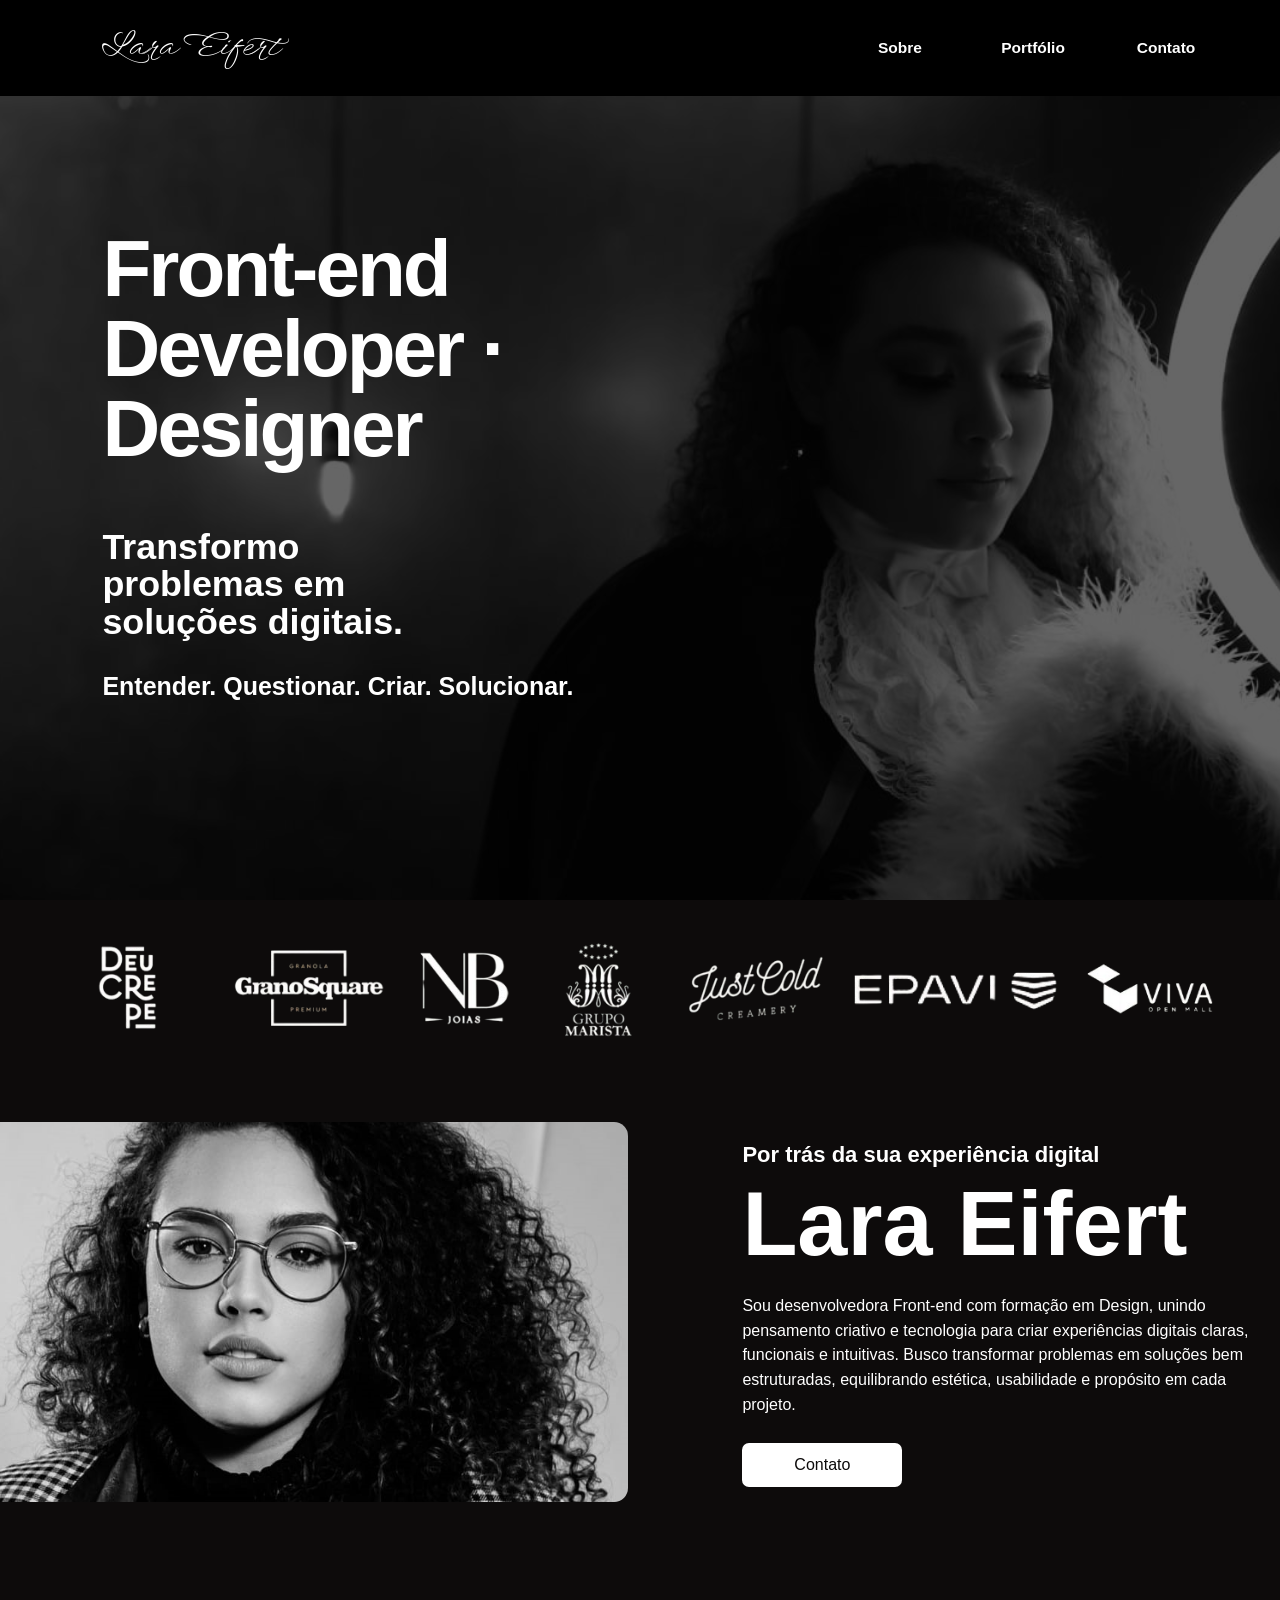
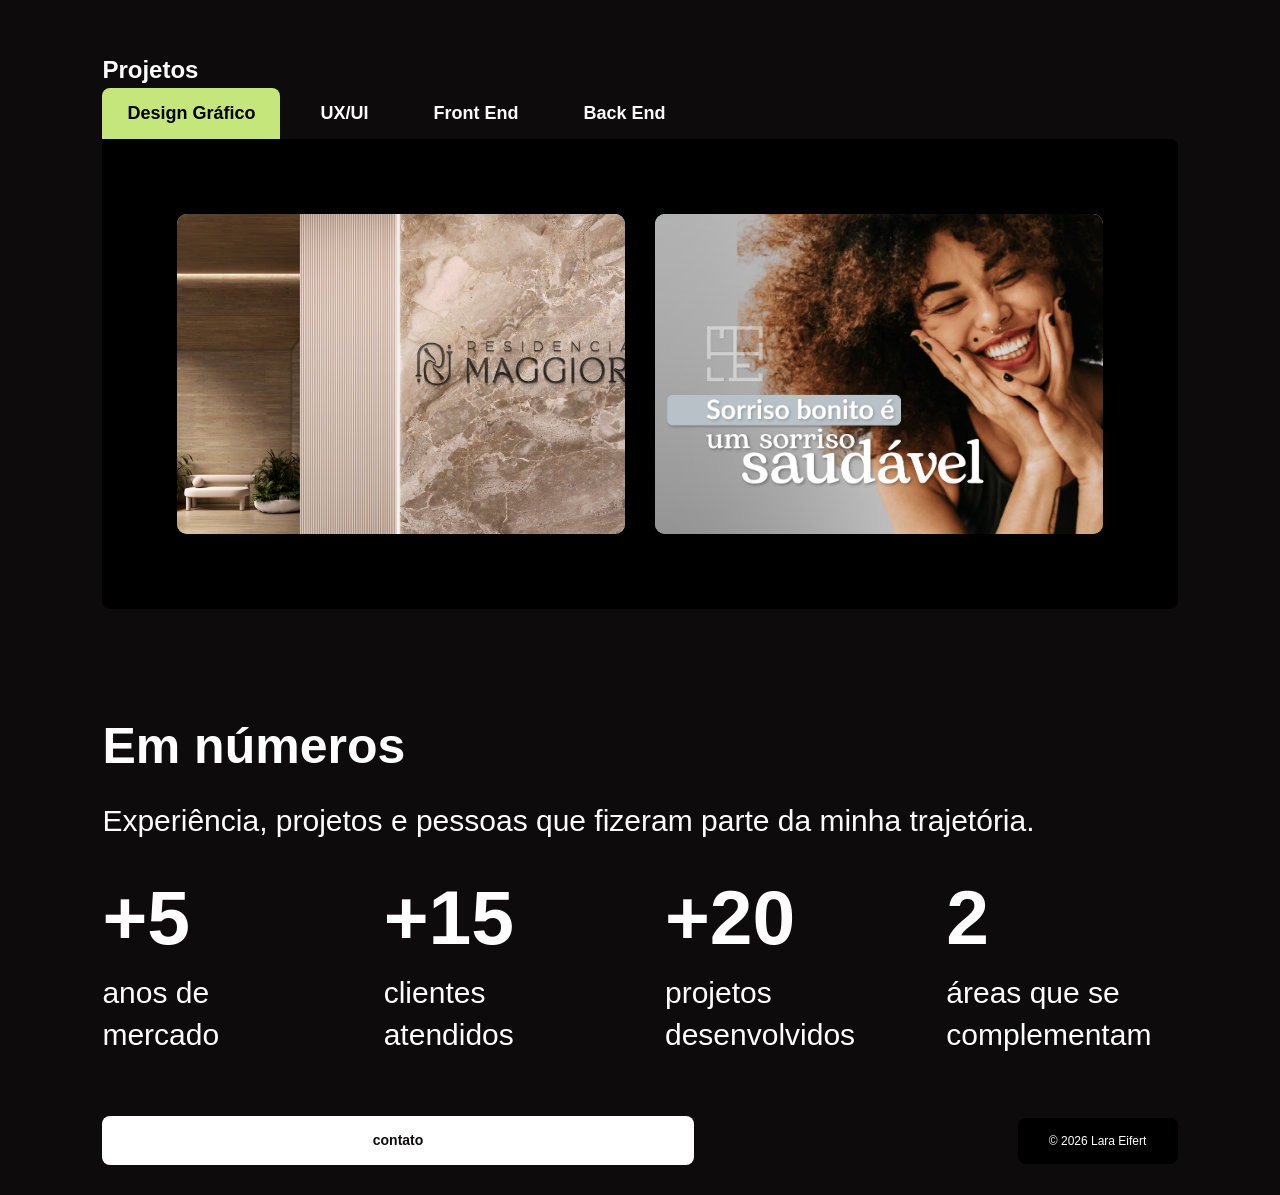
==== commit ea46b849: "Alteração de logo e atualização de código fonte" ====
--- a/huihu.html
+++ b/huihu.html
@@ -5,7 +5,7 @@
     <meta name="viewport" content="width=device-width, initial-scale=1.0">
 
     <title>Lara Eifert | Front-end Developer</title>
-
+    <link href="https://fonts.googleapis.com/css2?family=WindSong&display=swap" rel="stylesheet">
     <link rel="stylesheet" href="style.css">
     <script src="script.js" defer></script>
   </head>
@@ -17,13 +17,11 @@
 
       <!-- LOGO - BOTÃO INICIAL -->
       <nav>
-        <a href="#inicio">
-          <img src="C:\Users\larae\OneDrive\Documentos\front\Logo-Test" alt="Lara Eifert">
-        </a>
+        <a href="#inicio">Lara Eifert</a>
 
         <!-- BOTÕES DE NAVEGAÇÃO -->
         <div>
-          <a href="#sobre">Lara</a>
+          <a href="#sobre">Sobre</a>
           <a href="#projetos">Portfólio</a>
           <a href="#contato">Contato</a>
         </div>
@@ -59,7 +57,7 @@
         <!-- LOGOS CLIENTES -->
         <div class="logos-clientes">
           <img
-            src="imagens/LOGO%20CLIENTES.png"
+            src="imagens/logoclientes-removebg-preview.png"
             alt="Logos de clientes">
         </div>
 
--- a/style.css
+++ b/style.css
@@ -84,20 +84,20 @@
 
   display: flex;
   align-items: center;
-}
-
-
-/* Logo */
-
+
+}
+
+
+/* Nome */
 nav > a:first-child {
   display: flex;
   align-items: center;
-
-  /*
-    O logo é puxado para a esquerda para acompanhar
-    o alinhamento visual utilizado no conteúdo principal.
-  */
-  transform: translateX(-3vw);
+  font-family: "WindSong", cursive;
+  font-size: 32px;
+  font-weight: 200;
+  text-decoration: none;
+  transform: none;
+  margin-left: 3vw;
 }
 
 
